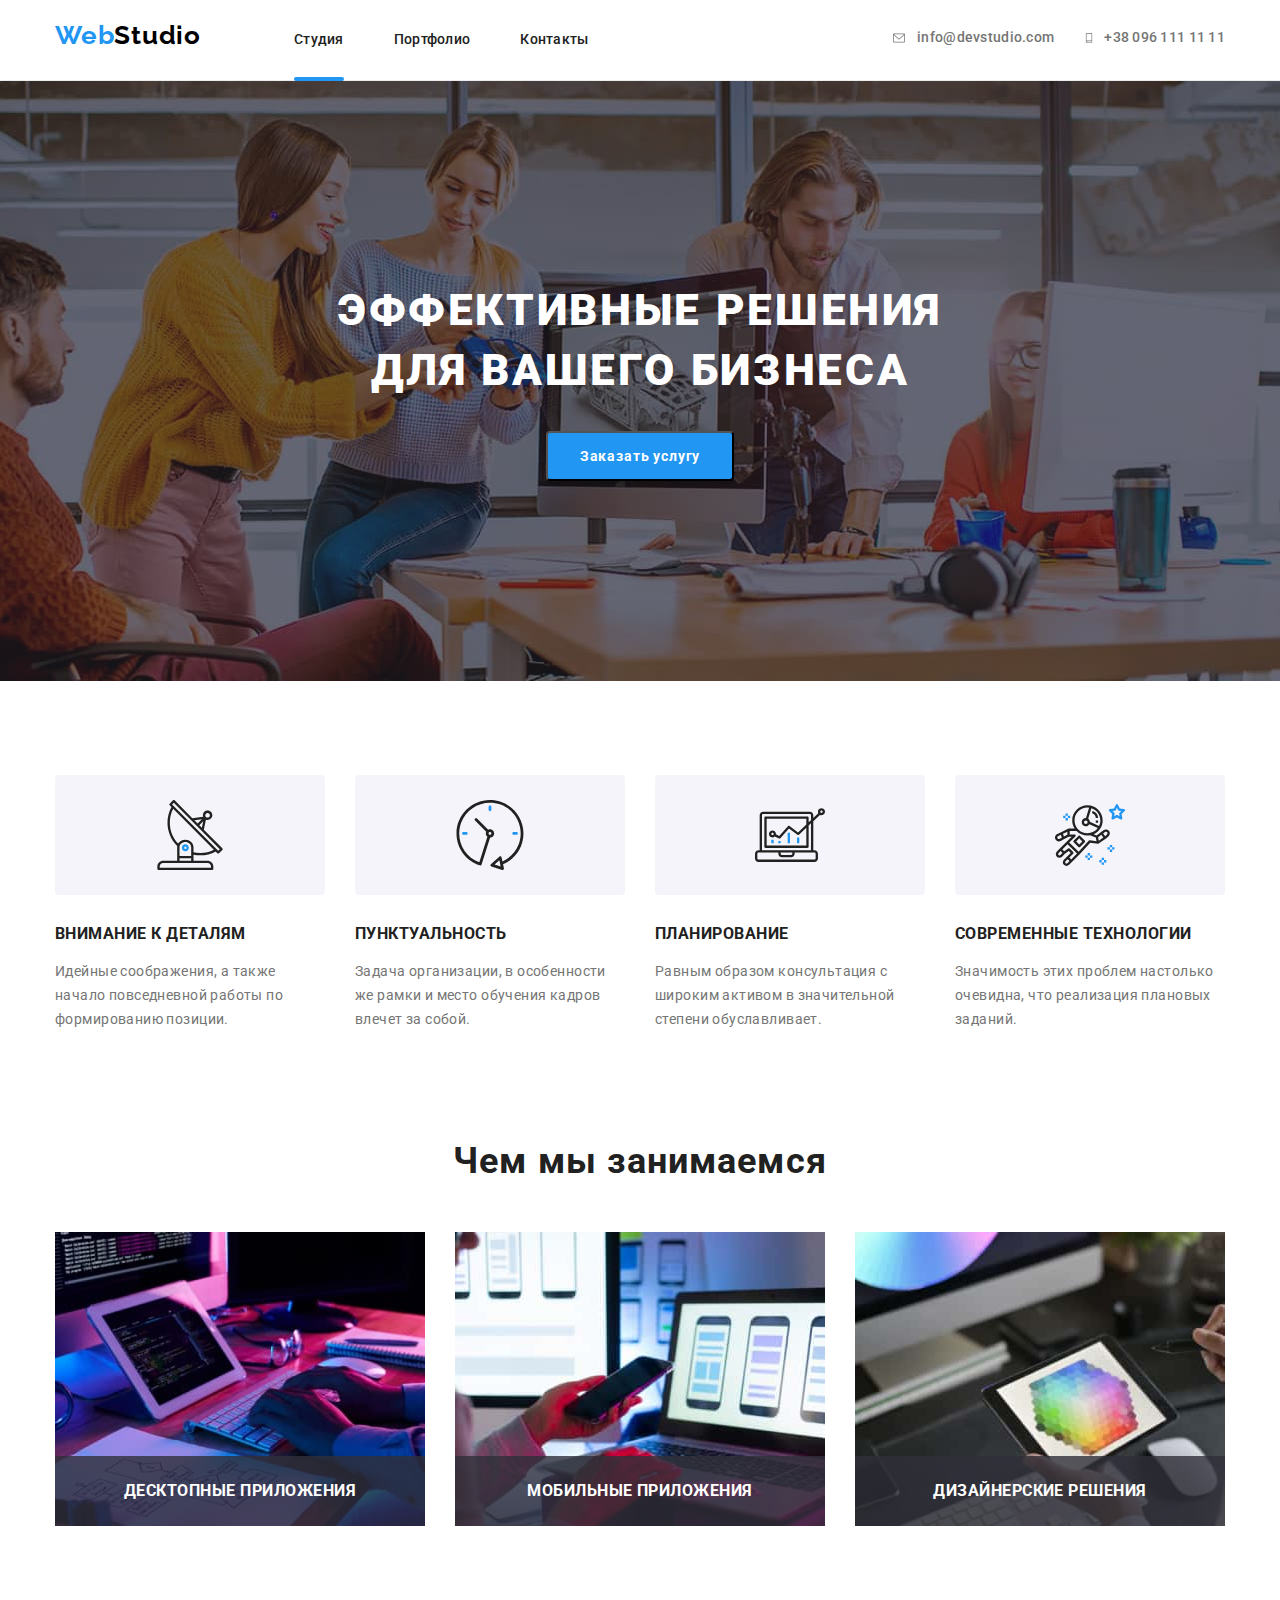
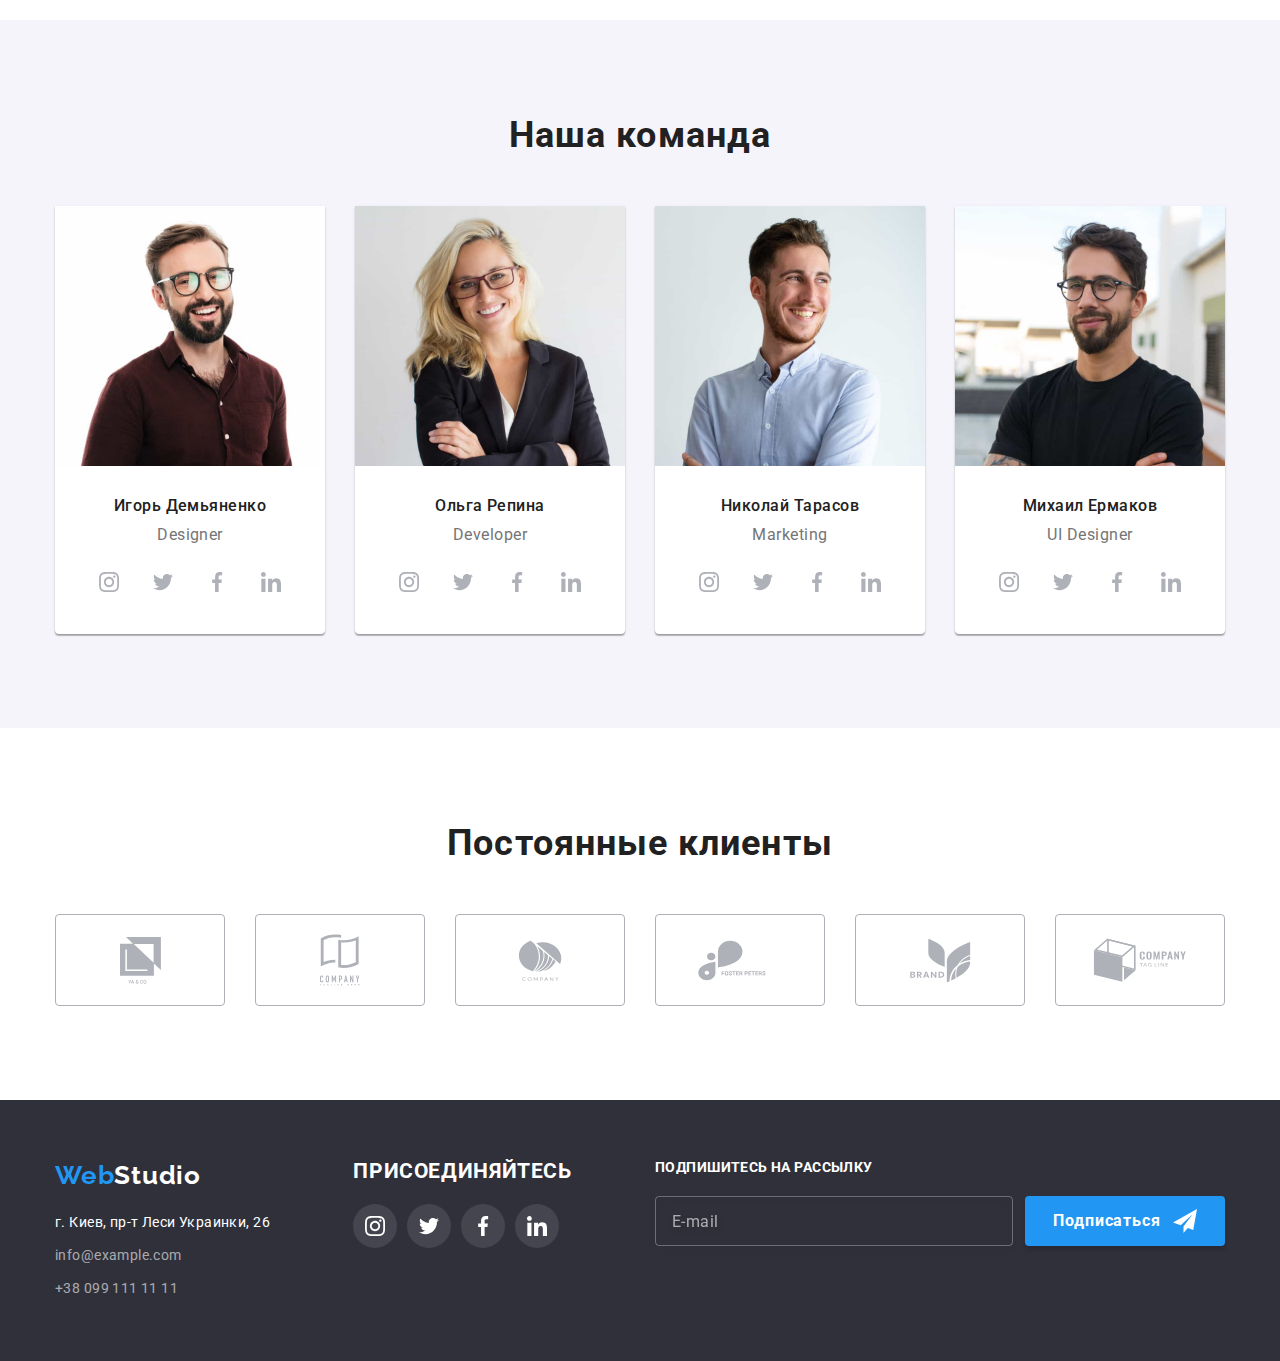
==== index.html @ c1484875 "beta" ====
<!DOCTYPE html>
<html lang="ru">
  <head>
    <meta charset="UTF-8" />
    <meta http-equiv="X-UA-Compatible" content="IE=edge" />
    <meta name="viewport" content="width=device-width, initial-scale=1.0" />
    <title>Document</title>
    <link rel="stylesheet" href="./css/modern-normalize.css" />
    <link
      href="https://fonts.googleapis.com/css2?family=Raleway:wght@700&family=Roboto:wght@400;500;700;900&display=swap"
      rel="stylesheet"
    />
    <link rel="stylesheet" href="./css/styles.css" />
  </head>
  <body>
    <header class="header">
      <div class="container">
        <div class="header-content">
          <nav class="nav">
            <ul class="nav-list">
              <li class="logo-header">
                <a class="logo" href="index.html"><span>Web</span>Studio</a>
              </li>
              <li class="nav-item">
                <a class="nav-link active" href="index.html">Студия</a>
              </li>
              <li class="nav-item">
                <a class="nav-link" href="portfolio.html">Портфолио</a>
              </li>
              <li class="nav-item">
                <a class="nav-link" href="#">Контакты</a>
              </li>
            </ul>
          </nav>
          <ul class="header-contact-list">
            <li class="header-contact-item">
              <a class="header-contact-link" href="mailto:info@devstudio.com">
                <svg
                  class="header-contact-icon"
                  aria-hidden="true"
                  width="16"
                  height="12"
                >
                  <use href="./images/icons.svg#icon-envelope"></use>
                </svg>
                info@devstudio.com</a
              >
            </li>
            <li class="header-contact-item">
              <a class="header-contact-link" href="tel:+380961111111">
                <svg
                  class="header-contact-icon"
                  aria-hidden="true"
                  width="10"
                  height="16"
                >
                  <use href="./images/icons.svg#icon-smartphone"></use>
                </svg>
                +38 096 111 11 11</a
              >
            </li>
          </ul>
        </div>
      </div>
    </header>

    <main class="main">
      <section class="section hero">
        <div class="container">
          <h1 class="hero-title">
            Эффективные решения<br />
            для вашего бизнеса
          </h1>
          <button type="button" class="hero-button" data-modal-open>
            Заказать услугу
          </button>
        </div>
      </section>

      <div class="backdrop is-hidden" data-modal>
        <div class="modal">
          <button type="button" class="close-button" data-modal-close>
            <svg class="icon-close" width="18" height="18">
              <use href="./images/icons.svg#icon-close"></use>
            </svg>
          </button>

          <div class="modal-form-container">
            <form
              class="modal-form"
              name="modal-form"
              autocomplete="on"
              novalidate
            >
              <p class="modal-form-title">
                Оставьте свои данные, мы вам перезвоним
              </p>

              <div class="form-field-container">
                <div class="modal-form-field">
                  <label class="form-field-label" for="user-name">Имя</label>
                  <input
                    class="form-field-input"
                    id="user-name"
                    name="user-name"
                    type="text"
                  />
                  <svg
                    class="icon-input"
                    aria-hidden="true"
                    width="18"
                    height="18"
                  >
                    <use href="./images/icons.svg#icon-person-modal"></use>
                  </svg>
                </div>

                <div class="modal-form-field">
                  <label class="form-field-label" for="user-tel">Телефон</label>
                  <input
                    class="form-field-input"
                    id="user-tel"
                    name="user-tel"
                    type="tel"
                  />
                  <svg
                    class="icon-input"
                    aria-hidden="true"
                    width="18"
                    height="18"
                  >
                    <use href="./images/icons.svg#icon-phone-modal"></use>
                  </svg>
                </div>

                <div class="modal-form-field">
                  <label class="form-field-label" for="user-email">Почта</label>
                  <input
                    class="form-field-input"
                    id="user-email"
                    name="user-email"
                    type="email"
                  />
                  <svg
                    class="icon-input"
                    aria-hidden="true"
                    width="18"
                    height="18"
                  >
                    <use href="./images/icons.svg#icon-email-modal"></use>
                  </svg>
                </div>

                <div class="modal-form-field">
                  <label class="form-field-label" for="coments"
                    >Комментарий</label
                  >
                  <textarea
                    class="form-field-input comments"
                    id="coments"
                    type="text"
                    placeholder="Введите текст"
                    rows="10"
                  ></textarea>
                </div>
              </div>

              <div class="checkbox-container">
                <label class="checkbox-label" for="checkbox">
                  <input
                    class="checkbox-input visually-hidden"
                    id="checkbox"
                    type="checkbox"
                  />
                  <span class="agree-icon"></span>
                  Соглашаюсь с рассылкой и принимаю
                  <a href="#">Условия договора</a>
                </label>
              </div>

              <div class="submit-button-container">
                <button class="modal-submit-button" type="submit">
                  Отправить
                </button>
              </div>
            </form>
          </div>
        </div>
      </div>

      <section class="section">
        <div class="container">
          <h2 hidden>Особенности</h2>
          <ul class="specialty-list">
            <li class="specialty-list-item">
              <div class="specialty-icon-container">
                <svg
                  class="specialty-icon"
                  aria-hidden="true"
                  width="70"
                  height="70"
                >
                  <use href="./images/icons.svg#icon-antenna"></use>
                </svg>
              </div>
              <h3 class="specialty-list-item-title">Внимание к деталям</h3>
              <p class="specialty-text">
                Идейные соображения, а также начало повседневной работы по
                формированию позиции.
              </p>
            </li>
            <li class="specialty-list-item">
              <div class="specialty-icon-container">
                <svg
                  class="specialty-icon"
                  aria-hidden="true"
                  width="70"
                  height="70"
                >
                  <use href="./images/icons.svg#icon-clock"></use>
                </svg>
              </div>
              <h3 class="specialty-list-item-title">Пунктуальность</h3>
              <p class="specialty-text">
                Задача организации, в особенности же рамки и место обучения
                кадров влечет за собой.
              </p>
            </li>
            <li class="specialty-list-item">
              <div class="specialty-icon-container">
                <svg
                  class="specialty-icon"
                  aria-hidden="true"
                  width="70"
                  height="70"
                >
                  <use href="./images/icons.svg#icon-diagram"></use>
                </svg>
              </div>
              <h3 class="specialty-list-item-title">Планирование</h3>
              <p class="specialty-text">
                Равным образом консультация с широким активом в значительной
                степени обуславливает.
              </p>
            </li>
            <li class="specialty-list-item">
              <div class="specialty-icon-container">
                <svg
                  class="specialty-icon"
                  aria-hidden="true"
                  width="70"
                  height="70"
                >
                  <use href="./images/icons.svg#icon-astronaut"></use>
                </svg>
              </div>
              <h3 class="specialty-list-item-title">Современные технологии</h3>
              <p class="specialty-text">
                Значимость этих проблем настолько очевидна, что реализация
                плановых заданий.
              </p>
            </li>
          </ul>
        </div>
      </section>

      <section class="section activitys">
        <div class="container">
          <h2 class="title">Чем мы занимаемся</h2>
          <ul class="activitys-list">
            <li class="activitys-list-item">
              <div class="thumb">
                <img
                  class="activitys-img"
                  src="./images/main/box1.jpg"
                  width="370"
                  height="295"
                  alt="Web development"
                />
                <h3 class="label">Десктопные приложения</h3>
              </div>
            </li>
            <li class="activitys-list-item">
              <div class="thumb">
                <img
                  class="activitys-img"
                  src="./images/main/box2.jpg"
                  width="370"
                  height="295"
                  alt="App development"
                />
                <h3 class="label">Мобильные приложения</h3>
              </div>
            </li>
            <li class="activitys-list-item">
              <div class="thumb">
                <img
                  class="activitys-img"
                  src="./images/main/box3.jpg"
                  width="370"
                  height="295"
                  alt="Design"
                />
                <h3 class="label">Дизайнерские решения</h3>
              </div>
            </li>
          </ul>
        </div>
      </section>
      <section class="section team">
        <div class="container team">
          <h2 class="title">Наша команда</h2>
          <ul class="team-list">
            <li class="team-list-item">
              <img
                src="./images/main/IgorDemyanenko.jpg"
                width="270"
                height="260"
                alt="Игорь Демьяненко"
              />
              <div class="team-list-item-text">
                <p class="team-member">Игорь Демьяненко</p>
                <p class="occupation">Designer</p>
              </div>
              <div class="team-social">
                <ul class="team-social-list">
                  <li class="team-social-item">
                    <a class="team-social-link" href="#"
                      ><svg
                        class="team-social-link-icon"
                        aria-label="instagram link"
                        width="20"
                        height="20"
                      >
                        <use
                          href="./images/icons.svg#icon-instagram"
                        ></use></svg
                    ></a>
                  </li>
                  <li class="team-social-item">
                    <a class="team-social-link" href="#"
                      ><svg
                        class="team-social-link-icon"
                        aria-label="twitter link"
                        width="20"
                        height="20"
                      >
                        <use href="./images/icons.svg#icon-twitter"></use></svg
                    ></a>
                  </li>
                  <li class="team-social-item">
                    <a class="team-social-link" href="#"
                      ><svg
                        class="team-social-link-icon"
                        aria-label="facebook link"
                        width="20"
                        height="20"
                      >
                        <use href="./images/icons.svg#icon-facebook"></use></svg
                    ></a>
                  </li>
                  <li class="team-social-item">
                    <a class="team-social-link" href="#"
                      ><svg
                        class="team-social-link-icon"
                        aria-label="linkedin link"
                        width="20"
                        height="20"
                      >
                        <use href="./images/icons.svg#icon-linkedin"></use></svg
                    ></a>
                  </li>
                </ul>
              </div>
            </li>
            <li class="team-list-item">
              <img
                src="./images/main/OlgaRepina.jpg"
                width="270"
                height="260"
                alt="Ольга Репина"
              />
              <div class="team-list-item-text">
                <p class="team-member">Ольга Репина</p>
                <p class="occupation">Developer</p>
              </div>
              <div class="team-social">
                <ul class="team-social-list">
                  <li class="team-social-item">
                    <a class="team-social-link" href="#"
                      ><svg
                        class="team-social-link-icon"
                        aria-label="instagram link"
                        width="20"
                        height="20"
                      >
                        <use
                          href="./images/icons.svg#icon-instagram"
                        ></use></svg
                    ></a>
                  </li>
                  <li class="team-social-item">
                    <a class="team-social-link" href="#"
                      ><svg
                        class="team-social-link-icon"
                        aria-label="twitter link"
                        width="20"
                        height="20"
                      >
                        <use href="./images/icons.svg#icon-twitter"></use></svg
                    ></a>
                  </li>
                  <li class="team-social-item">
                    <a class="team-social-link" href="#"
                      ><svg
                        class="team-social-link-icon"
                        aria-label="facebook link"
                        width="20"
                        height="20"
                      >
                        <use href="./images/icons.svg#icon-facebook"></use></svg
                    ></a>
                  </li>
                  <li class="team-social-item">
                    <a class="team-social-link" href="#"
                      ><svg
                        class="team-social-link-icon"
                        aria-label="linkedin link"
                        width="20"
                        height="20"
                      >
                        <use href="./images/icons.svg#icon-linkedin"></use></svg
                    ></a>
                  </li>
                </ul>
              </div>
            </li>
            <li class="team-list-item">
              <img
                src="./images/main/NikolaiTarasov.jpg"
                width="270"
                height="260"
                alt="Николай Тарасов"
              />
              <div class="team-list-item-text">
                <p class="team-member">Николай Тарасов</p>
                <p class="occupation">Marketing</p>
              </div>
              <div class="team-social">
                <ul class="team-social-list">
                  <li class="team-social-item">
                    <a class="team-social-link" href="#"
                      ><svg
                        class="team-social-link-icon"
                        aria-label="instagram link"
                        width="20"
                        height="20"
                      >
                        <use
                          href="./images/icons.svg#icon-instagram"
                        ></use></svg
                    ></a>
                  </li>
                  <li class="team-social-item">
                    <a class="team-social-link" href="#"
                      ><svg
                        class="team-social-link-icon"
                        aria-label="twitter link"
                        width="20"
                        height="20"
                      >
                        <use href="./images/icons.svg#icon-twitter"></use></svg
                    ></a>
                  </li>
                  <li class="team-social-item">
                    <a class="team-social-link" href="#"
                      ><svg
                        class="team-social-link-icon"
                        aria-label="facebook link"
                        width="20"
                        height="20"
                      >
                        <use href="./images/icons.svg#icon-facebook"></use></svg
                    ></a>
                  </li>
                  <li class="team-social-item">
                    <a class="team-social-link" href="#"
                      ><svg
                        class="team-social-link-icon"
                        aria-label="linkedin link"
                        width="20"
                        height="20"
                      >
                        <use href="./images/icons.svg#icon-linkedin"></use></svg
                    ></a>
                  </li>
                </ul>
              </div>
            </li>
            <li class="team-list-item">
              <img
                src="./images/main/MikhailErmakov.jpg"
                width="270"
                height="260"
                alt="Михаил Ермаков"
              />
              <div class="team-list-item-text">
                <p class="team-member">Михаил Ермаков</p>
                <p class="occupation">UI Designer</p>
              </div>
              <div class="team-social">
                <ul class="team-social-list">
                  <li class="team-social-item">
                    <a class="team-social-link" href="#"
                      ><svg
                        class="team-social-link-icon"
                        aria-label="instagram link"
                        width="20"
                        height="20"
                      >
                        <use
                          href="./images/icons.svg#icon-instagram"
                        ></use></svg
                    ></a>
                  </li>
                  <li class="team-social-item">
                    <a class="team-social-link" href="#"
                      ><svg
                        class="team-social-link-icon"
                        aria-label="twitter link"
                        width="20"
                        height="20"
                      >
                        <use href="./images/icons.svg#icon-twitter"></use></svg
                    ></a>
                  </li>
                  <li class="team-social-item">
                    <a class="team-social-link" href="#"
                      ><svg
                        class="team-social-link-icon"
                        aria-label="facebook link"
                        width="20"
                        height="20"
                      >
                        <use href="./images/icons.svg#icon-facebook"></use></svg
                    ></a>
                  </li>
                  <li class="team-social-item">
                    <a class="team-social-link" href="#"
                      ><svg
                        class="team-social-link-icon"
                        aria-label="linkedin link"
                        width="20"
                        height="20"
                      >
                        <use href="./images/icons.svg#icon-linkedin"></use></svg
                    ></a>
                  </li>
                </ul>
              </div>
            </li>
          </ul>
        </div>
      </section>
      <section class="section">
        <div class="container regular-client">
          <h2 class="regular-client-title title">Постоянные клиенты</h2>
          <ul class="client-list">
            <li class="client-list-item">
              <a class="client-link" href="#"
                ><svg
                  class="client-icon"
                  aria-label="logo link"
                  width="41"
                  height="47"
                >
                  <use href="./images/icons.svg#logo-1"></use></svg
              ></a>
            </li>
            <li class="client-list-item">
              <a class="client-link" href="#"
                ><svg
                  class="client-icon"
                  aria-label="logo link"
                  width="40"
                  height="52"
                >
                  <use href="./images/icons.svg#logo-2"></use></svg
              ></a>
            </li>
            <li class="client-list-item">
              <a class="client-link" href="#"
                ><svg
                  class="client-icon"
                  aria-label="logo link"
                  width="44"
                  height="41"
                >
                  <use href="./images/icons.svg#logo-3"></use></svg
              ></a>
            </li>
            <li class="client-list-item">
              <a class="client-link" href="#"
                ><svg
                  class="client-icon"
                  aria-label="logo link"
                  width="84"
                  height="41"
                >
                  <use href="./images/icons.svg#logo-4"></use></svg
              ></a>
            </li>
            <li class="client-list-item">
              <a class="client-link" href="#"
                ><svg
                  class="client-icon"
                  aria-label="logo link"
                  width="63"
                  height="45"
                >
                  <use href="./images/icons.svg#logo-5"></use></svg
              ></a>
            </li>
            <li class="client-list-item">
              <a class="client-link" href="#"
                ><svg
                  class="client-icon"
                  aria-label="logo link"
                  width="94"
                  height="44"
                >
                  <use href="./images/icons.svg#logo-6"></use></svg
              ></a>
            </li>
          </ul>
        </div>
      </section>
    </main>

    <footer class="footer">
      <div class="container footer-content">
        <div class="footer-main">
          <a class="logo-footer" href="index.html"><span>Web</span>Studio</a>
          <address class="address">
            <ul class="footer-list">
              <li>
                <p class="address-text">г. Киев, пр-т Леси Украинки, 26</p>
              </li>
              <li>
                <a class="footer-address" href="mailto:info@example.com">
                  info@example.com</a
                >
              </li>
              <li>
                <a class="footer-address" href="tel:+380991111111">
                  +38 099 111 11 11</a
                >
              </li>
            </ul>
          </address>
        </div>

        <div class="footer-social-container">
          <h2 class="footer-social-title">Присоединяйтесь</h2>
          <div class="footer-social">
            <ul class="social-list">
              <li class="social-item">
                <a class="social-link" href="#"
                  ><svg
                    class="social-link-icon"
                    aria-label="instagram link"
                    width="20"
                    height="20"
                  >
                    <use href="./images/icons.svg#icon-instagram"></use></svg
                ></a>
              </li>
              <li class="social-item">
                <a class="social-link" href="#"
                  ><svg
                    class="social-link-icon"
                    aria-label="twitter link"
                    width="20"
                    height="20"
                  >
                    <use href="./images/icons.svg#icon-twitter"></use></svg
                ></a>
              </li>
              <li class="social-item">
                <a class="social-link" href="#"
                  ><svg
                    class="social-link-icon"
                    aria-label="facebook link"
                    width="20"
                    height="20"
                  >
                    <use href="./images/icons.svg#icon-facebook"></use></svg
                ></a>
              </li>
              <li class="social-item">
                <a class="social-link" href="#"
                  ><svg
                    class="social-link-icon"
                    aria-label="linkedin link"
                    width="20"
                    height="20"
                  >
                    <use href="./images/icons.svg#icon-linkedin"></use></svg
                ></a>
              </li>
            </ul>
          </div>
        </div>

        <div class="subscribe-container">
          <form
            name="subscribe_form"
            autocomplete="on"
            class="subscribe-form"
            novalidate
          >
            <div class="input-container">
              <label for="email"> Подпишитесь на рассылку</label>
              <input
                class="email-input"
                type="email"
                name="email"
                id="email"
                placeholder="E-mail"
              />
            </div>
            <div class="subscribe-button-container">
              <button type="submit" class="subscribe-button">
                Подписаться
                <svg class="submit-icon" width="24" height="24">
                  <use href="./images/icons.svg#icon-send"></use>
                </svg>
              </button>
            </div>
          </form>
        </div>
      </div>
    </footer>
    <script src="./js/modal.js"></script>
  </body>
</html>
---- css/styles.css ----
/* normalise */
html {
  box-sizing: border-box;
}
*,
*::after,
*::before {
  box-sizing: inherit;
}
h1,
h2,
h3,
h4,
h5,
h6,
p {
  margin-top: 0;
}
ul {
  list-style: none;
  padding-left: 0;
  margin: 0;
}
link {
  text-decoration: none;
  color: inherit;
}
img {
  display: block;
  max-width: 100%;
  height: auto;
}
address {
  font-style: normal;
}

/* styles */
body {
  color: #757575;
  font-family: "Roboto", sans-serif;
  font-size: 14px;
  line-height: 1.14;
  font-weight: 400;
}
.container {
  max-width: 1200px;
  margin-left: auto;
  margin-right: auto;
  padding-left: 15px;
  padding-right: 15px;
}
.section {
  padding-bottom: 94px;
  padding-top: 94px;
}
.title {
  color: #212121;
  font-weight: 700;
  font-size: 36px;
  line-height: 1.17;
  text-align: center;
  letter-spacing: 0.03em;
  margin-bottom: 50px;
}
.visually-hidden {
  position: absolute;
  width: 1px;
  height: 1px;
  margin: -1px;
  border: 0;
  padding: 0;
  white-space: nowrap;
  clip-path: inset(100%);
  clip: rect(0 0 0 0);
  overflow: hidden;
}

/* heder */
.header {
  border-bottom: 1px solid #ececec;
  background-color: #fff;
}
.header-content {
  display: flex;
  align-items: center;
}
.nav {
  margin-right: auto;
}

.nav-list {
  display: flex;
  justify-content: flex-start;
  align-items: center;
  padding-left: 0;
}
.nav-item:not(:last-child) {
  margin-right: 50px;
}
.nav-link {
  position: relative;
  font-weight: 500;
  letter-spacing: 0.02em;
  padding-bottom: 32px;
  padding-top: 32px;
  transition: color 250ms cubic-bezier(0.4, 0, 0.2, 1);
}
.nav-link.active::after {
  content: "";
  position: absolute;
  left: 0;
  bottom: -1px;
  height: 4px;
  width: 100%;
  background-color: #2196f3;
  border-radius: 2px;
}

.nav-item {
  display: flex;
}
.logo {
  color: #000000;
  font-family: "Raleway", sans-serif;
  font-weight: 700;
  text-decoration: none;
  font-size: 26px;
  line-height: 1.19px;
  letter-spacing: 0.03em;

  padding-bottom: 25px;
  padding-top: 24px;
  margin-right: 93px;
}
.logo span {
  color: #2196f3;
}

.nav-item a {
  color: #212121;
  font-weight: 500;
  text-decoration: none;
  letter-spacing: 0.02em;
}
.nav-item a:hover,
.nav-item a:focus {
  color: #2196f3;
}
.header-contact-list {
  display: inline-flex;
}
.header-contact-link {
  display: inline-flex;
  align-items: center;
  color: #757575;
  text-decoration: none;
  font-weight: 500;
  line-height: 1.14;
  letter-spacing: 0.02em;

  transition: color 250ms cubic-bezier(0.4, 0, 0.2, 1);
}
.header-contact-item:not(:last-child) {
  margin-right: 30px;
}
.header-contact-link:hover,
.header-contact-link:focus {
  color: #2196f3;
}
.header-contact-icon {
  fill: currentColor;
  margin-right: 10px;
}
/* main */
/* hero */
.hero {
  background-color: #2f303a;
  background-image: linear-gradient(
      rgba(47, 48, 58, 0.4),
      rgba(47, 48, 58, 0.4)
    ),
    url(../images/main/hero-bgd.jpg);
  background-position: center;
  background-repeat: no-repeat;
  text-align: center;
  background-size: 1600px 600px;

  padding-top: 200px;
  padding-bottom: 200px;
}
.hero-title {
  color: #fff;
  font-weight: 900;
  font-size: 44px;
  line-height: 1.36;
  letter-spacing: 0.06em;
  text-transform: uppercase;

  margin-bottom: 30px;
}
.hero-button {
  background-color: #2196f3;
  color: #fff;
  font-weight: 700;
  line-height: 1.9;
  letter-spacing: 0.06em;
  font-family: inherit;
  box-shadow: 0px 4px 4px rgba(0, 0, 0, 0.15);
  border-radius: 4px;

  padding: 10px 32px;

  transition: background-color 250ms cubic-bezier(0.4, 0, 0.2, 1);
}
.hero-button:hover,
.hero-button:focus {
  background-color: #188ce8;
  cursor: pointer;
}

/* modal */
.backdrop {
  position: fixed;
  top: 0;
  left: 0;
  z-index: 2;

  width: 100%;
  height: 100%;
  background: rgba(0, 0, 0, 0.2);
  opacity: 1;
  transition: opacity 250ms cubic-bezier(0.4, 0, 0.2, 1),
    visibility 250ms cubic-bezier(0.4, 0, 0.2, 1);
}
.backdrop.is-hidden {
  opacity: 0;
  visibility: hidden;
  pointer-events: none;
}
.backdrop.is-hidden.modal {
  transform: translate(-50%, -50%) scale(0.8);
  transition: transform 250ms cubic-bezier(0.4, 0, 0.2, 1);
}
.modal {
  position: absolute;
  top: 50%;
  left: 50%;

  min-width: 528px;
  min-height: 581px;
  background: #ffffff;
  box-shadow: 0px 1px 3px rgba(0, 0, 0, 0.12), 0px 1px 1px rgba(0, 0, 0, 0.14),
    0px 2px 1px rgba(0, 0, 0, 0.2);
  border-radius: 4px;

  transform: translate(-50%, -50%) scale(1);
  transition: transform 250ms cubic-bezier(0.4, 0, 0.2, 1);
}

.close-button {
  position: absolute;
  top: 8px;
  right: 8px;
  width: 30px;
  height: 30px;
  display: flex;
  justify-content: center;
  align-items: center;
  border-radius: 50%;

  background: #ffffff;
  border: 1px solid rgba(0, 0, 0, 0.1);
}
.close-button:hover,
.close-button:focus {
  color: #2196f3;
  cursor: pointer;
}
.icon-close {
  fill: currentColor;
}

.modal-form {
  padding: 40px;
}
.modal-form-title {
  margin-bottom: 12px;

  font-weight: 700;
  font-size: 20px;
  line-height: 1.15;
  text-align: center;
  letter-spacing: 0.03em;
  color: #212121;
}
.form-field-container {
  margin-bottom: 20px;
}
.modal-form-field {
  display: flex;
  flex-direction: column;
  position: relative;
}
.modal-form-field:not(:last-child) {
  margin-bottom: 10px;
}
.form-field-label {
  margin-bottom: 4px;

  font-size: 12px;
  line-height: 1.17;
  letter-spacing: 0.01em;
}
.form-field-input {
  height: 40px;
  padding: 12px 42px;

  border: 1px solid rgba(33, 33, 33, 0.2);
  border-radius: 4px;

  transition: color 250ms cubic-bezier(0.4, 0, 0.2, 1);
}
.comments {
  height: 120px;
  padding: 12px 16px;
  resize: none;
}
.comments::placeholder {
  text-align: start;
  font-size: 12px;
  line-height: 1.67;
  letter-spacing: 0.01em;

  color: rgba(117, 117, 117, 0.5);
}
.icon-input {
  position: absolute;
  top: 38px;
  left: 12px;
  transform: translateY(-50%);
}
.form-field-input:hover,
.form-field-input:focus {
  outline: none;
  border-color: #2196f3;
  cursor: pointer;
}
.form-field-input:focus ~ .icon-input,
.form-field-input:hover ~ .icon-input {
  fill: #2196f3;
}

/* checkbox */

.checkbox-container {
  display: flex;
  justify-content: center;

  margin-bottom: 30px;
}
.checkbox-label {
  display: flex;
  justify-content: center;
  align-items: center;
  line-height: 1.71;
  letter-spacing: 0.03em;
}
.agree-icon {
  display: inline-block;
  width: 16px;
  height: 15px;
  margin-right: 8px;
  border: 2px solid #212121;
  border-radius: 2px;
  transition: color 250ms cubic-bezier(0.4, 0, 0.2, 1);
}
.checkbox-input:checked + .agree-icon {
  background-image: url("data:image/svg+xml;charset=utf8,%3Csvg width='16' height='15' fill='none' xmlns='http://www.w3.org/2000/svg'%3E%3Crect width='16' height='15' rx='2' fill='%232196F3'/%3E%3Cpath d='m3.957 7.7517-.0687-.0657-.069.0654-.888.8412-.0764.0723.076.0726 3.4958 3.3349.069.0658.069-.0658 7.5043-7.1589.0759-.0723-.0759-.0724-.8817-.8412-.069-.0658-.069.0658-6.5535 6.2459L3.957 7.7517Z' fill='%23fff' stroke='%23fff' stroke-width='.2'/%3E%3C/svg%3E");
  background-size: contain;
  background-origin: border-box;
  background-color: #2196f3;
  border-color: #2196f3;
}
.checkbox-input:focus + .agree-icon {
  border-color: #2196f3;
}

.checkbox-label > a {
  line-height: 1.71;
  letter-spacing: 0.03em;
}
.submit-button-container {
  display: flex;
  justify-content: center;
  align-items: center;
}
.modal-submit-button {
  width: 200px;
  height: 50px;

  box-shadow: 0px 4px 4px rgba(0, 0, 0, 0.15);
  border-radius: 4px;
  border: none;

  font-weight: 700;
  font-size: 16px;
  line-height: 1.88;
  letter-spacing: 0.06em;

  background: #2196f3;
  color: #ffffff;
}
.modal-submit-button:hover,
.modal-submit-button:focus {
  background-color: #188ce8;
  cursor: pointer;
}

/* specialty */

.specialty-icon-container {
  display: flex;
  align-items: center;
  justify-content: center;
  width: 270px;
  height: 120px;
  border-radius: 4px;
  margin-bottom: 30px;

  background: #f5f4fa;
}
.specialty-list {
  display: flex;
  align-items: center;
  padding-left: 0;
}
.specialty-list-item:not(:last-child) {
  margin-right: 30px;
}
.specialty-list-item-title {
  color: #212121;
  font-weight: 700;
  line-height: 1.14;
  letter-spacing: 0.03em;
  text-transform: uppercase;
}
.specialty-text {
  line-height: 1.71;
  letter-spacing: 0.03em;
}
/* activitys */
.activitys {
  padding-top: 0;
}
.activitys-list {
  display: flex;
  padding-left: 0;
}
.activitys-list-item:not(:last-child) {
  margin-right: 30px;
}
.thumb {
  position: relative;
  display: flex;
  justify-content: center;
  align-items: flex-end;
}
.label {
  position: absolute;
  width: 100%;
  height: 70px;
  margin-bottom: 0;
  display: flex;
  justify-content: center;
  align-items: center;

  font-weight: 700;
  line-height: 1.14;
  text-align: center;
  letter-spacing: 0.03em;
  text-transform: uppercase;
  color: #ffffff;
  background-color: rgba(47, 48, 58, 0.8);
}
/* team */
.team {
  background-color: #f5f4fa;
}
.team-list {
  display: flex;
  padding-left: 0;
}
.team-list-item {
  background-color: #fff;
  box-shadow: 0px 1px 3px rgba(0, 0, 0, 0.12), 0px 1px 1px rgba(0, 0, 0, 0.14),
    0px 2px 1px rgba(0, 0, 0, 0.2);
  border-radius: 0px 0px 4px 4px;
}
.team-list-item:not(:last-child) {
  margin-right: 30px;
}
.team-list-item-text {
  padding-top: 30px;
}
.team-member {
  color: #212121;
  font-weight: 500;
  font-size: 16px;
  line-height: 1.19;
  text-align: center;
  letter-spacing: 0.03em;
  margin-bottom: 10px;
}
.occupation {
  font-size: 16px;
  line-height: 1.19;
  text-align: center;
  letter-spacing: 0.03em;
  margin-bottom: 0;
}
.team-social {
  padding: 16px 32px 30px;
}
.team-social-list {
  display: flex;
}
.team-social-item:not(:last-child) {
  margin-right: 10px;
}
.team-social-link {
  display: flex;
  align-items: center;
  width: 44px;
  height: 44px;
  justify-content: center;
  border-radius: 50%;
  background: #fff;
  fill: #afb1b8;

  transition: background-color 250ms cubic-bezier(0.4, 0, 0.2, 1);
}
.team-social-link:hover,
.team-social-link:focus {
  background: #2196f3;
  fill: #fff;
}
/* client list */
.client-list {
  display: flex;
}
.client-link {
  display: flex;
  justify-content: center;
  align-items: center;
  width: 170px;
  height: 92px;
  border: 1px solid #afb1b8;
  border-radius: 4px;
  color: #afb1b8;

  transition: color 250ms cubic-bezier(0.4, 0, 0.2, 1);
}
.client-link:hover,
.client-link:focus {
  color: #2196f3;
  border-color: #2196f3;
}
.client-list-item:not(:last-child) {
  margin-right: 30px;
}
.client-icon {
  fill: currentColor;
}
/* footer */
.footer {
  background-color: #2f303a;

  padding-top: 60px;
  padding-bottom: 60px;
}
.footer-content {
  display: flex;
  justify-content: space-between;
}
.footer-main {
  display: flex;
  flex-direction: column;
}
.logo-footer {
  color: #fff;
  font-family: "Raleway", sans-serif;
  text-decoration: none;
  font-weight: 700;
  font-size: 26px;
  line-height: 1.19;
  letter-spacing: 0.03em;

  margin-bottom: 20px;
}
.logo-footer span {
  color: #2196f3;
}
.footer-list {
  padding-left: 0;
  margin-top: 0;
  margin-bottom: 0;
}
.footer-list li:not(:last-child) {
  margin-bottom: 9px;
}
.address-text {
  color: #fff;
  font-size: 14px;
  line-height: 1.7;
  letter-spacing: 0.03em;
  margin-bottom: 9px;
}
.footer-address {
  color: rgba(255, 255, 255, 0.6);
  text-decoration: none;
  line-height: 1.7;
  letter-spacing: 0.03em;
  transition: color 250ms cubic-bezier(0.4, 0, 0.2, 1);
}
.footer-address:hover,
.footer-address:focus {
  color: #2196f3;
}

/*footer social */

.footer-social-title {
  font-weight: 700;
  line-height: 1.14;
  letter-spacing: 0.03em;
  text-transform: uppercase;
  color: #ffffff;

  margin-bottom: 20px;
}
.social-list {
  display: flex;
}
.social-item:not(:last-child) {
  margin-right: 10px;
}
.social-link {
  display: flex;
  align-items: center;
  justify-content: center;
  width: 44px;
  height: 44px;
  background-color: rgba(255, 255, 255, 0.1);
  border-radius: 50%;

  transition: background-color 250ms cubic-bezier(0.4, 0, 0.2, 1);
}
.social-link:hover,
.social-link:focus {
  background-color: #2196f3;
}
.social-link-icon {
  fill: #fff;
}

.subscribe-form {
  display: flex;
}
.input-container {
  display: flex;
  flex-direction: column;
  margin-right: 12px;
}
.input-container > label {
  font-weight: 700;
  line-height: 1.14;
  letter-spacing: 0.03em;
  text-transform: uppercase;

  color: #ffffff;

  margin-bottom: 20px;
}
.email-input {
  width: 358px;
  height: 50px;
  border: 1px solid rgba(255, 255, 255, 0.3);
  filter: drop-shadow(0px 4px 4px rgba(0, 0, 0, 0.15));
  border-radius: 4px;
  background: transparent;
  padding: 15px 16px;

  font-size: 16px;
  line-height: 1.25;
  letter-spacing: 0.03em;

  color: rgba(255, 255, 255, 0.6);
}
.email-input::placeholder {
  font-size: 16px;
  line-height: 1.25;
  letter-spacing: 0.03em;

  color: rgba(255, 255, 255, 0.6);
}
.subscribe-button-container {
  display: flex;
  align-items: flex-end;
}
.subscribe-button {
  display: flex;
  align-items: center;
  text-align: center;
  justify-content: center;
  width: 200px;
  height: 50px;

  background: #2196f3;
  box-shadow: 0px 4px 4px rgba(0, 0, 0, 0.15);
  border-radius: 4px;
  border: none;

  font-weight: 700;
  font-size: 16px;
  line-height: 1.88;
  letter-spacing: 0.06em;
  color: #ffffff;
  transition: background-color 250ms cubic-bezier(0.4, 0, 0.2, 1);
}
.submit-icon {
  margin-left: 12px;
  fill: currentColor;
}
.subscribe-button:hover,
.subscribe-button:focus {
  background-color: #188ce8;
  cursor: pointer;
}
/* portfolio */
.portfolio {
  background-color: #eee;
  border: 1px;
}

/* filters */
.filters {
  display: flex;
  justify-content: center;
  margin-bottom: 50px;
}
.filters-item-button {
  background-color: #f5f4fa;
  color: #212121;
  border: none;
  border-radius: 4px;
  cursor: pointer;
  font-family: inherit;
  font-weight: 500;
  font-size: 16px;
  line-height: 1.6;
  text-align: center;
  letter-spacing: 0.03em;

  padding: 6px 22px;

  transition: background-color 250ms cubic-bezier(0.4, 0, 0.2, 1);
}
.filters-item:not(:last-child) {
  margin-right: 8px;
}
.filters-item-button:hover,
.filters-item-button:focus {
  background-color: #2196f3;
  color: #fff;
  box-shadow: 0px 3px 1px rgba(0, 0, 0, 0.1), 0px 1px 2px rgba(0, 0, 0, 0.08),
    0px 2px 2px rgba(0, 0, 0, 0.12);
}
.project {
  display: flex;
  flex-wrap: wrap;

  margin-top: -30px;
  margin-left: -30px;
  padding-left: 0;
}
.project-list {
  padding-left: 0;
  padding-right: 0;
}
.project-item {
  background-color: #fff;
  border-bottom: 1px solid #eeeeee;
  border-left: 1px solid #eeeeee;
  border-right: 1px solid #eeeeee;

  flex-basis: calc(100% / 3 -30px);
  margin-top: 30px;
  margin-left: 30px;

  transition: box-shadow 250ms cubic-bezier(0.4, 0, 0.2, 1);
}
.project-item:hover,
.project-item:focus {
  box-shadow: 0px 1px 1px rgba(0, 0, 0, 0.12), 0px 4px 4px rgba(0, 0, 0, 0.06),
    1px 4px 6px rgba(0, 0, 0, 0.16);
  cursor: pointer;
}

.project-title {
  padding: 20px 24px;
}
.project-name {
  color: #212121;
  font-weight: 700;
  font-size: 18px;
  line-height: 2;
  letter-spacing: 0.06em;

  margin-bottom: 4px;
}
.project-type {
  font-size: 16px;
  line-height: 1.88;
  letter-spacing: 0.03em;
  margin-bottom: 0;
}
.overlay-box {
  position: relative;
  overflow: hidden;
}
.overlay {
  position: absolute;
  top: 0;
  left: 0;
  width: 100%;
  height: 100%;
  background-color: rgba(33, 150, 243, 0.9);

  padding: 63px 24px;

  transform: translatey(100%);
  transition: transform 250ms cubic-bezier(0.4, 0, 0.2, 1);
}
.project-item:hover .overlay {
  transform: translatey(0);
}
.overlay-text {
  font-size: 18px;
  line-height: 1.56;
  letter-spacing: 0.03em;
  color: #ffffff;
}
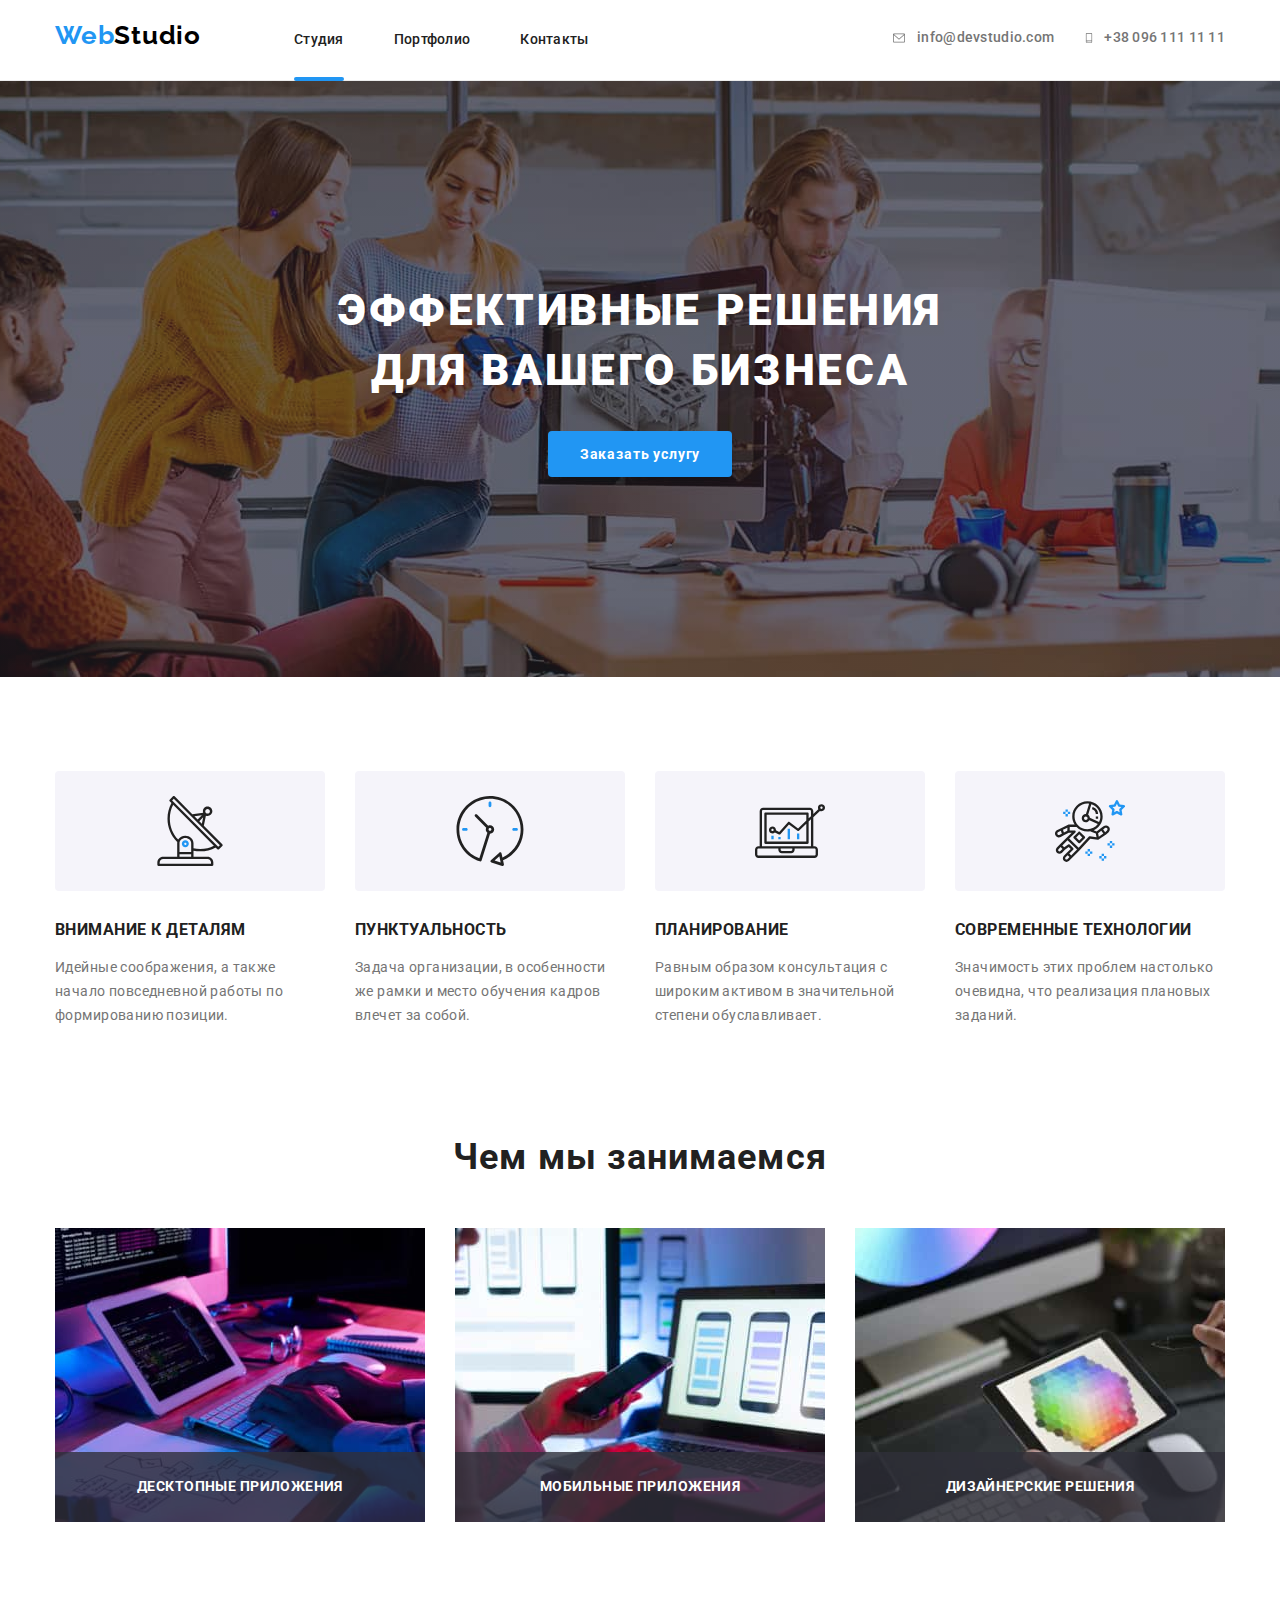
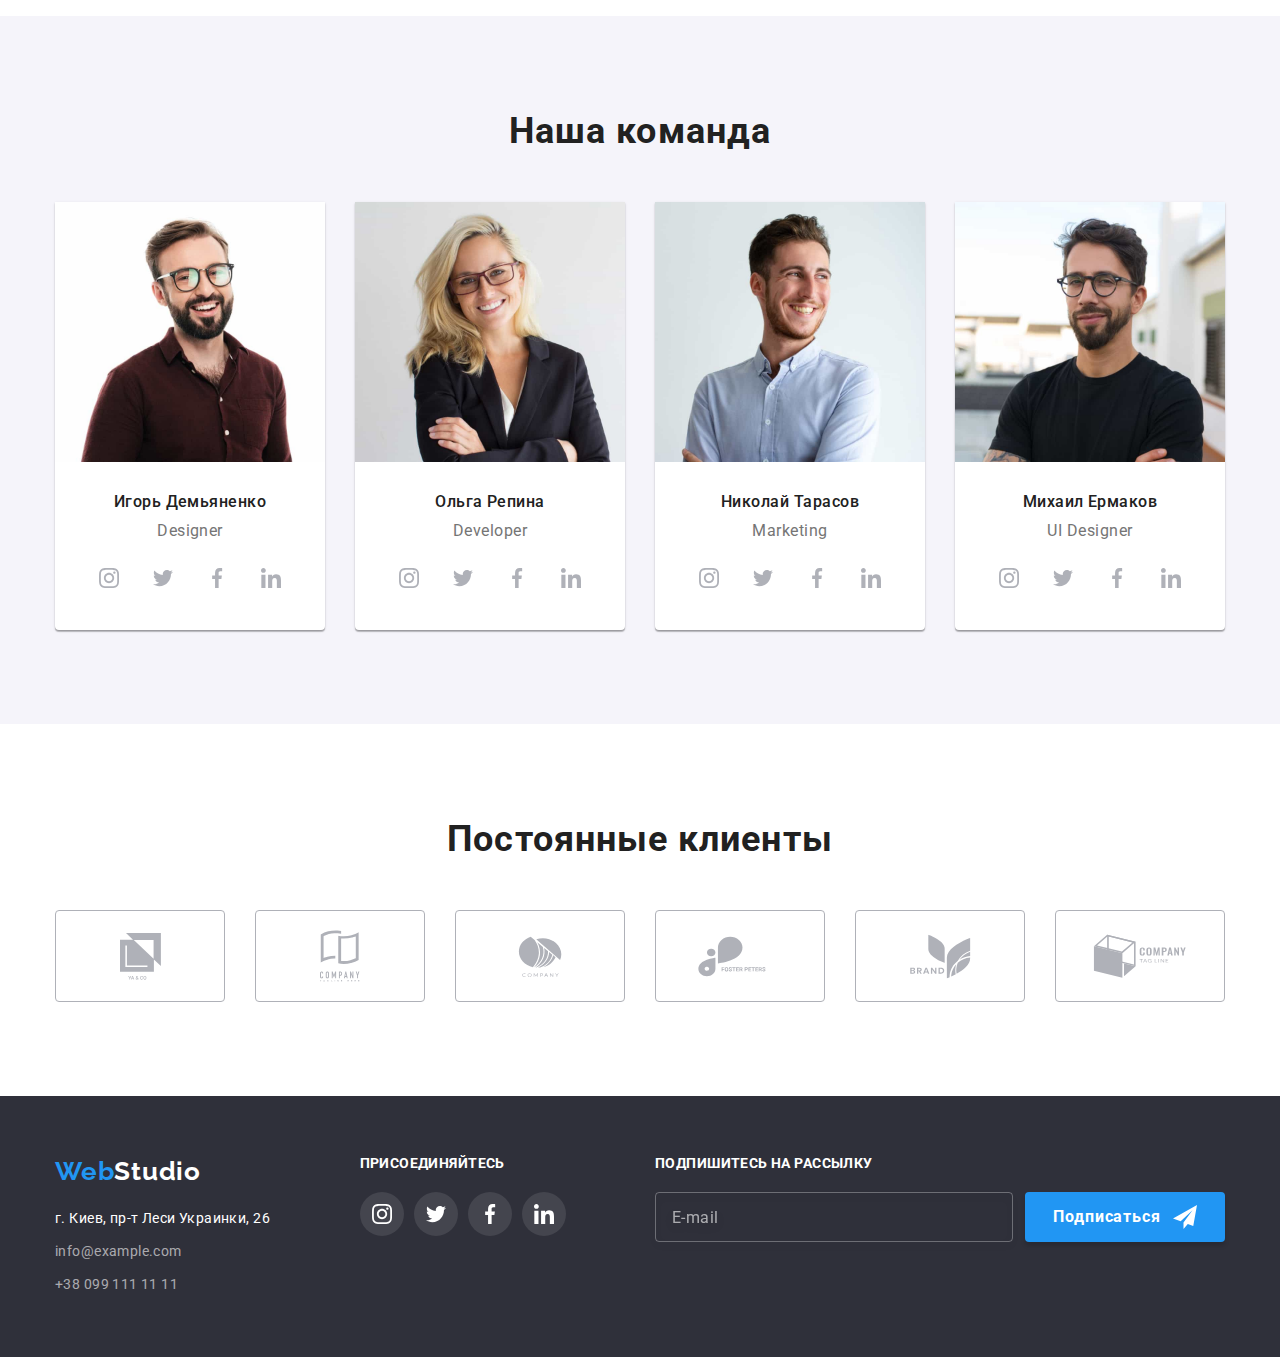
==== commit cf042a13: "relise" ====
--- a/index.html
+++ b/index.html
@@ -173,8 +173,10 @@
                     type="checkbox"
                   />
                   <span class="agree-icon"></span>
-                  Соглашаюсь с рассылкой и принимаю
-                  <a href="#">Условия договора</a>
+                  <span class="agree-text"
+                    >Соглашаюсь с рассылкой и принимаю
+                    <a href="#">Условия договора</a></span
+                  >
                 </label>
               </div>
 
--- a/css/styles.css
+++ b/css/styles.css
@@ -207,6 +207,7 @@
   font-family: inherit;
   box-shadow: 0px 4px 4px rgba(0, 0, 0, 0.15);
   border-radius: 4px;
+  border: none;
 
   padding: 10px 32px;
 
@@ -362,6 +363,8 @@
   display: flex;
   justify-content: center;
   align-items: center;
+}
+.agree-text {
   line-height: 1.71;
   letter-spacing: 0.03em;
 }
@@ -385,9 +388,10 @@
   border-color: #2196f3;
 }
 
-.checkbox-label > a {
+.agree-text > a {
   line-height: 1.71;
   letter-spacing: 0.03em;
+  color: #2196f3;
 }
 .submit-button-container {
   display: flex;
@@ -476,6 +480,7 @@
 
   font-weight: 700;
   line-height: 1.14;
+  font-size: 14px;
   text-align: center;
   letter-spacing: 0.03em;
   text-transform: uppercase;
@@ -633,6 +638,7 @@
   font-weight: 700;
   line-height: 1.14;
   letter-spacing: 0.03em;
+  font-size: 14px;
   text-transform: uppercase;
   color: #ffffff;
 
